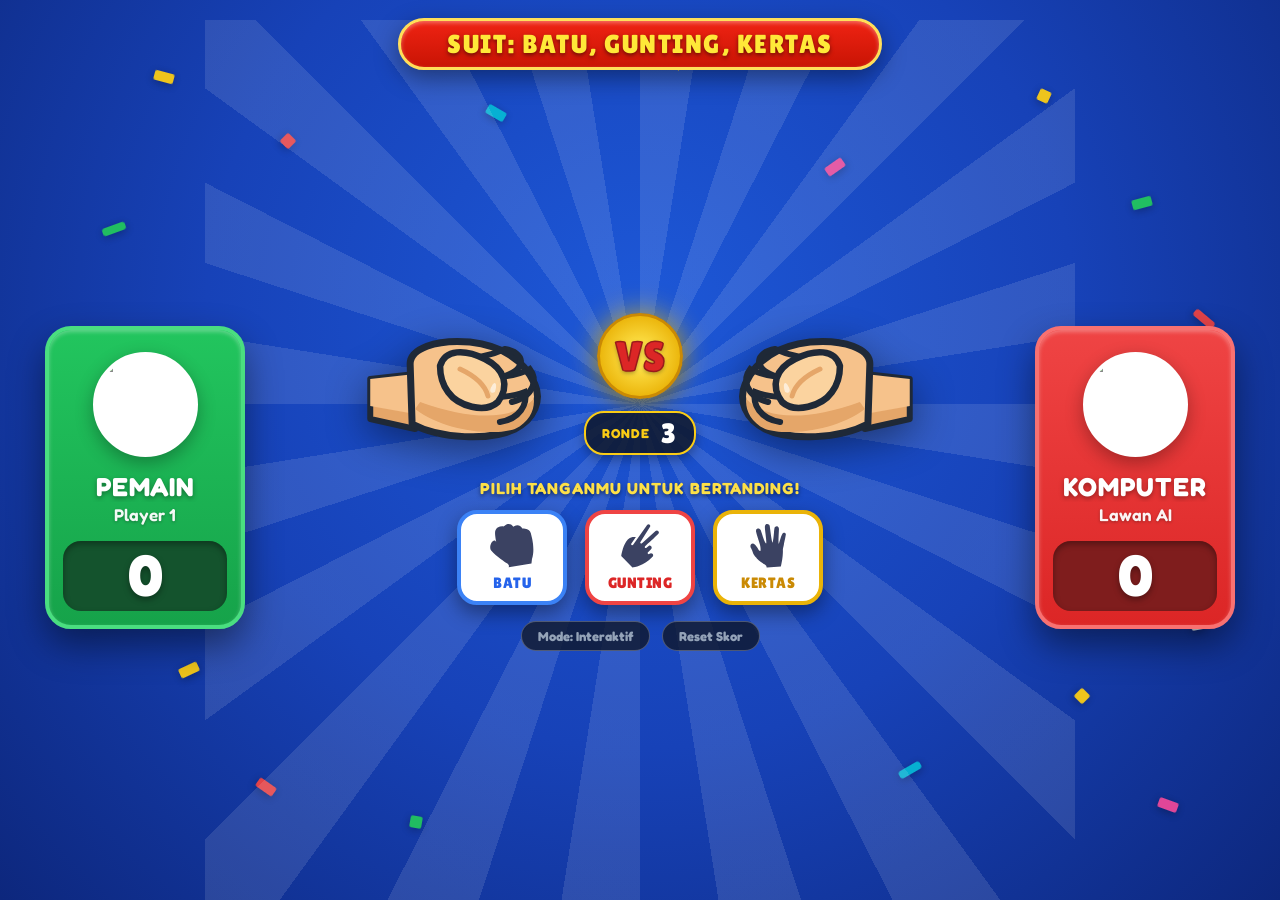
==== wwwroot/games/rock-paper-scissors/index.html @ 6143888f "feat: integrate Rock-Paper-Scissors static game as dynamic DOOH content (zero-deploy runner)" ====
<!DOCTYPE html>
<html lang="id">

<head>
  <meta charset="UTF-8" />
  <meta http-equiv="X-UA-Compatible" content="IE=edge" />
  <meta name="viewport" content="width=device-width, initial-scale=1.0, maximum-scale=1.0, user-scalable=no" />
  <title>Suit: Batu, Gunting, Kertas</title>
  <link rel="preconnect" href="https://fonts.googleapis.com" />
  <link rel="preconnect" href="https://fonts.gstatic.com" crossorigin />
  <link
    href="https://fonts.googleapis.com/css2?family=Fredoka:wght@600;700;800&family=Lilita+One&family=Poppins:wght@600;700;800;900&display=swap"
    rel="stylesheet" />
  <link rel="stylesheet" href="style.css" />
</head>

<body>
  <div class="screen-billboard-wrapper">

    <!-- LAYER CONFETTI WARNA-WARNI -->
    <div class="confetti-container" id="confetti-container">
      <span class="confetti c-yellow c-rect" style="top: 8%; left: 12%; transform: rotate(15deg);"></span>
      <span class="confetti c-red c-square" style="top: 15%; left: 22%; transform: rotate(45deg);"></span>
      <span class="confetti c-green c-ribbon" style="top: 25%; left: 8%; transform: rotate(-20deg);"></span>
      <span class="confetti c-cyan c-rect" style="top: 12%; left: 38%; transform: rotate(30deg);"></span>
      <span class="confetti c-yellow c-star" style="top: 6%; left: 52%; transform: rotate(10deg);"></span>
      <span class="confetti c-pink c-rect" style="top: 18%; right: 34%; transform: rotate(-35deg);"></span>
      <span class="confetti c-yellow c-square" style="top: 10%; right: 18%; transform: rotate(25deg);"></span>
      <span class="confetti c-green c-rect" style="top: 22%; right: 10%; transform: rotate(-15deg);"></span>
      <span class="confetti c-red c-ribbon" style="top: 35%; right: 5%; transform: rotate(40deg);"></span>
      <span class="confetti c-cyan c-square" style="top: 45%; left: 6%; transform: rotate(15deg);"></span>
      <span class="confetti c-yellow c-rect" style="bottom: 25%; left: 14%; transform: rotate(-25deg);"></span>
      <span class="confetti c-red c-rect" style="bottom: 12%; left: 20%; transform: rotate(35deg);"></span>
      <span class="confetti c-green c-square" style="bottom: 8%; left: 32%; transform: rotate(10deg);"></span>
      <span class="confetti c-cyan c-ribbon" style="bottom: 14%; right: 28%; transform: rotate(-30deg);"></span>
      <span class="confetti c-yellow c-square" style="bottom: 22%; right: 15%; transform: rotate(45deg);"></span>
      <span class="confetti c-pink c-rect" style="bottom: 10%; right: 8%; transform: rotate(20deg);"></span>
      <span class="confetti c-white c-square" style="bottom: 30%; right: 6%; transform: rotate(-10deg);"></span>
    </div>

    <!-- HEADER: TOP BANNER -->
    <header class="top-header">
      <div class="suit-banner-capsule">
        <span class="banner-title" id="banner-campaign-title">SUIT: BATU, GUNTING, KERTAS</span>
      </div>
    </header>

    <!-- AREA UTAMA BILLBOARD: 3 BAGIAN (P1 KIRI, ARENA TENGAH, P2 KANAN) -->
    <main class="billboard-main-stage">

      <!-- KARTU PLAYER 1 (HIJAU) -->
      <aside class="player-billboard-card card-p1" id="card-p1">
        <div class="avatar-circle-wrapper">
          <img src="https://api.dicebear.com/7.x/avataaars/svg?seed=Andy" alt="Avatar Player 1" id="p1-avatar-img" class="player-avatar-img" />
        </div>
        <div class="player-label-box">
          <h2 class="player-name-text" id="p1-name">PEMAIN</h2>
          <span class="player-role-text" id="p1-role-text">Player 1</span>
        </div>
        <div class="player-score-box">
          <span class="player-score-val" id="p1-score-val">0</span>
        </div>
      </aside>

      <!-- ARENA TENGAH: DUEL BATTLE -->
      <section class="center-content-arena">

        <div id="battle-container" class="battle-stage-panel">
          
          <!-- Sunburst comic action lines -->
          <div class="comic-sunburst-bg"></div>

          <!-- Duel hands and center VS -->
          <div class="duel-hands-arena">
            
            <!-- Pilihan Tangan Player 1 (Kiri) -->
            <div class="hand-display-column p1-column" id="p1-hand-column">
              <div class="hand-image-wrapper p1-hand-box" id="p1-hand-box">
                <img src="./images/hand-rock.svg" alt="Tangan P1" id="p1-hand-img" class="hand-svg-graphic shaking-left" />
              </div>
              <div class="hand-label-pill" id="p1-label-pill" style="display: none;">
                <span id="p1-choice-text">BATU</span>
              </div>
            </div>

            <!-- VS Badge & Timer di Tengah -->
            <div class="center-vs-column">
              <div class="vs-action-badge" id="vs-action-badge">
                <span class="vs-label">VS</span>
              </div>
              <div class="countdown-timer-pill" id="countdown-timer-box">
                <span class="timer-tag">RONDE</span>
                <span class="timer-digit" id="round-timer">3</span>
              </div>
            </div>

            <!-- Pilihan Tangan Player 2 (Kanan) -->
            <div class="hand-display-column p2-column" id="p2-hand-column">
              <div class="hand-image-wrapper p2-hand-box" id="p2-hand-box">
                <img src="./images/hand-rock.svg" alt="Tangan P2" id="p2-hand-img" class="hand-svg-graphic flipped-hand shaking-right" />
              </div>
              <div class="hand-label-pill" id="p2-label-pill" style="display: none;">
                <span id="p2-choice-text">GUNTING</span>
              </div>
            </div>

          </div>

          <!-- PENGUMUMAN HASIL / PEMENANG -->
          <div class="winner-display-panel" id="winner-display-panel" style="display: none;">
            <div class="crown-icon-box" id="crown-icon-box">
              <img src="./images/crown.svg" alt="Mahkota Juara" class="crown-graphic" />
            </div>
            <div class="winner-text-lines">
              <div class="winner-title-name" id="winner-name-text">PEMAIN</div>
              <div class="winner-title-status" id="winner-status-text">MENANG!</div>
            </div>
          </div>

          <!-- KONTROL INTERAKTIF (TOUCHSCREEN / MOUSE CLICK) -->
          <div class="interactive-action-container" id="interactive-action-container">
            <span class="action-prompt-text" id="action-prompt-text">PILIH TANGANMU UNTUK BERTANDING!</span>
            
            <div class="choice-buttons-row">
              <button type="button" class="btn-choice btn-rock" id="btn-choice-rock" onclick="playRound('rock')">
                <img src="./images/icon-rock.svg" alt="Batu" class="btn-choice-icon" />
                <span class="btn-choice-label">BATU</span>
              </button>

              <button type="button" class="btn-choice btn-scissors" id="btn-choice-scissors" onclick="playRound('scissors')">
                <img src="./images/icon-scissors.svg" alt="Gunting" class="btn-choice-icon" />
                <span class="btn-choice-label">GUNTING</span>
              </button>

              <button type="button" class="btn-choice btn-paper" id="btn-choice-paper" onclick="playRound('paper')">
                <img src="./images/icon-paper.svg" alt="Kertas" class="btn-choice-icon" />
                <span class="btn-choice-label">KERTAS</span>
              </button>
            </div>

            <div class="bottom-control-bar">
              <button type="button" class="mode-toggle-btn" id="btn-toggle-mode" onclick="toggleAutoMode()">
                Mode: Interaktif
              </button>
              <button type="button" class="mode-toggle-btn" onclick="resetGameScores()">
                Reset Skor
              </button>
            </div>
          </div>

        </div>

      </section>

      <!-- KARTU PLAYER 2 (MERAH / BOT) -->
      <aside class="player-billboard-card card-p2" id="card-p2">
        <div class="avatar-circle-wrapper">
          <img src="https://api.dicebear.com/7.x/bottts/svg?seed=BotMaster" alt="Avatar Player 2" id="p2-avatar-img" class="player-avatar-img" />
        </div>
        <div class="player-label-box">
          <h2 class="player-name-text" id="p2-name">KOMPUTER</h2>
          <span class="player-role-text" id="p2-role-text">Lawan AI</span>
        </div>
        <div class="player-score-box">
          <span class="player-score-val" id="p2-score-val">0</span>
        </div>
      </aside>

    </main>

  </div>

  <script src="script.js"></script>
</body>

</html>
---- wwwroot/games/rock-paper-scissors/style.css ----
* {
  margin: 0;
  padding: 0;
  border: 0;
  outline: 0;
  box-sizing: border-box;
}

body {
  background-color: #0d277d;
  background-image: radial-gradient(circle at 50% 35%, #1d58d8 0%, #1742b8 50%, #0d277d 100%);
  font-family: 'Fredoka', 'Poppins', sans-serif;
  color: #ffffff;
  width: 100vw;
  height: 100vh;
  overflow: hidden;
  user-select: none;
  -webkit-user-select: none;
}

/* ============================================================
   CONTAINER UTAMA BILLBOARD
   ============================================================ */
.screen-billboard-wrapper {
  position: relative;
  width: 100vw;
  height: 100vh;
  display: flex;
  flex-direction: column;
  overflow: hidden;
}

/* ============================================================
   LAYER CONFETTI PARTICLES
   ============================================================ */
.confetti-container {
  position: absolute;
  inset: 0;
  pointer-events: none;
  z-index: 2;
  overflow: hidden;
}

.confetti {
  position: absolute;
  opacity: 0.95;
  filter: drop-shadow(0 2px 4px rgba(0, 0, 0, 0.3));
  animation: floatConfetti 3.5s ease-in-out infinite alternate;
}

.c-rect {
  width: 20px;
  height: 10px;
  border-radius: 2px;
}

.c-square {
  width: 12px;
  height: 12px;
  border-radius: 2px;
}

.c-ribbon {
  width: 24px;
  height: 8px;
  border-radius: 3px;
}

.c-star {
  width: 18px;
  height: 18px;
  clip-path: polygon(50% 0%, 61% 35%, 98% 35%, 68% 57%, 79% 91%, 50% 70%, 21% 91%, 32% 57%, 2% 35%, 39% 35%);
}

.c-yellow { background-color: #facc15; }
.c-red    { background-color: #ef4444; }
.c-green  { background-color: #22c55e; }
.c-cyan   { background-color: #06b6d4; }
.c-pink   { background-color: #ec4899; }
.c-white  { background-color: #ffffff; }

@keyframes floatConfetti {
  0% { transform: translateY(0px) rotate(0deg); }
  50% { transform: translateY(-8px) rotate(8deg); }
  100% { transform: translateY(4px) rotate(-6deg); }
}

/* ============================================================
   HEADER: TOP BANNER CAPSULE
   ============================================================ */
.top-header {
  display: flex;
  justify-content: center;
  align-items: center;
  padding-top: 18px;
  z-index: 15;
  position: relative;
}

.suit-banner-capsule {
  background: linear-gradient(180deg, #ef2313 0%, #c91404 100%);
  border: 3.5px solid #ffde59;
  border-radius: 9999px;
  padding: 8px 46px;
  box-shadow: 0 8px 24px rgba(0, 0, 0, 0.4), inset 0 2px 4px rgba(255, 255, 255, 0.35);
  display: inline-flex;
  align-items: center;
  justify-content: center;
}

.banner-title {
  font-family: 'Lilita One', cursive;
  font-size: 26px;
  letter-spacing: 1.5px;
  color: #ffe838;
  text-shadow: 0 2px 4px rgba(0, 0, 0, 0.5);
  text-transform: uppercase;
}

/* ============================================================
   MAIN STAGE: P1 CARD (KIRI), ARENA (TENGAH), P2 CARD (KANAN)
   ============================================================ */
.billboard-main-stage {
  flex: 1;
  display: flex;
  justify-content: space-between;
  align-items: center;
  padding: 10px 45px 25px;
  position: relative;
  z-index: 10;
  width: 100%;
  height: calc(100vh - 75px);
}

/* ============================================================
   KARTU PEMAIN (P1 HIJAU & P2 MERAH)
   ============================================================ */
.player-billboard-card {
  width: 200px;
  border-radius: 26px;
  display: flex;
  flex-direction: column;
  align-items: center;
  padding: 22px 14px 14px;
  box-shadow: 0 16px 36px rgba(0, 0, 0, 0.45), inset 0 2px 4px rgba(255, 255, 255, 0.3);
  transition: transform 0.3s cubic-bezier(0.34, 1.56, 0.64, 1);
  flex-shrink: 0;
  z-index: 12;
}

.card-p1 {
  background: linear-gradient(180deg, #22c55e 0%, #16a34a 100%);
  border: 4px solid #4ade80;
}

.card-p2 {
  background: linear-gradient(180deg, #ef4444 0%, #dc2626 100%);
  border: 4px solid #f87171;
}

.avatar-circle-wrapper {
  width: 105px;
  height: 105px;
  border-radius: 50%;
  background: #ffffff;
  border: 4.5px solid #ffffff;
  box-shadow: 0 6px 18px rgba(0, 0, 0, 0.3);
  display: flex;
  align-items: center;
  justify-content: center;
  overflow: hidden;
}

.player-avatar-img {
  width: 100%;
  height: 100%;
  object-fit: cover;
}

.player-label-box {
  margin-top: 14px;
  text-align: center;
  width: 100%;
}

.player-name-text {
  font-family: 'Fredoka', 'Poppins', sans-serif;
  font-size: 26px;
  font-weight: 700;
  color: #ffffff;
  text-transform: uppercase;
  letter-spacing: 1px;
  text-shadow: 0 2px 5px rgba(0, 0, 0, 0.35);
  white-space: nowrap;
  overflow: hidden;
  text-overflow: ellipsis;
  margin-bottom: 2px;
}

.player-role-text {
  font-family: 'Fredoka', 'Poppins', sans-serif;
  font-size: 17px;
  font-weight: 600;
  color: rgba(255, 255, 255, 0.95);
  text-shadow: 0 1px 3px rgba(0, 0, 0, 0.3);
}

.player-score-box {
  width: 100%;
  margin-top: 16px;
  border-radius: 18px;
  padding: 6px 0;
  display: flex;
  align-items: center;
  justify-content: center;
  box-shadow: inset 0 3px 6px rgba(0, 0, 0, 0.35);
}

.card-p1 .player-score-box {
  background: #14532d;
}

.card-p2 .player-score-box {
  background: #7f1d1d;
}

.player-score-val {
  font-family: 'Lilita One', cursive;
  font-size: 58px;
  line-height: 1;
  color: #ffffff;
  text-shadow: 0 3px 6px rgba(0, 0, 0, 0.35);
}

/* ============================================================
   ARENA TENGAH: LOBBY QR / DUEL
   ============================================================ */
.center-content-arena {
  flex: 1;
  height: 100%;
  display: flex;
  flex-direction: column;
  align-items: center;
  justify-content: center;
  position: relative;
  margin: 0 20px;
}

/* ------------------------------------------------------------
   LOBBY VIEW (STANDBY & QR CODE)
   ------------------------------------------------------------ */
.lobby-stage-panel {
  display: flex;
  flex-direction: column;
  align-items: center;
  justify-content: center;
  width: 100%;
  height: 100%;
  z-index: 10;
}

.lobby-glass-card {
  background: rgba(15, 23, 42, 0.7);
  border: 2.5px solid rgba(255, 255, 255, 0.25);
  border-radius: 28px;
  padding: 28px 36px;
  display: flex;
  flex-direction: column;
  align-items: center;
  backdrop-filter: blur(12px);
  box-shadow: 0 20px 40px rgba(0, 0, 0, 0.4);
  max-width: 500px;
  width: 100%;
}

.lobby-heading {
  font-family: 'Lilita One', cursive;
  font-size: 27px;
  color: #fde047;
  letter-spacing: 1.5px;
  text-shadow: 0 3px 6px rgba(0, 0, 0, 0.5);
  margin-bottom: 18px;
  text-align: center;
}

.qr-canvas-box {
  background: #ffffff;
  padding: 12px;
  border-radius: 18px;
  box-shadow: 0 8px 24px rgba(0, 0, 0, 0.3);
  margin-bottom: 20px;
}

.lobby-player-slots {
  display: flex;
  gap: 14px;
  width: 100%;
  margin-bottom: 16px;
}

.slot-badge {
  flex: 1;
  padding: 10px 12px;
  border-radius: 14px;
  font-family: 'Fredoka', sans-serif;
  font-size: 15px;
  font-weight: 600;
  text-align: center;
  background: rgba(30, 41, 59, 0.85);
  border: 1.5px solid rgba(255, 255, 255, 0.15);
  color: #94a3b8;
  white-space: nowrap;
  overflow: hidden;
  text-overflow: ellipsis;
}

.lobby-meta-bar {
  display: flex;
  justify-content: space-between;
  width: 100%;
  gap: 10px;
}

.meta-pill {
  font-family: 'Fredoka', sans-serif;
  font-size: 13px;
  font-weight: 600;
  padding: 6px 14px;
  border-radius: 20px;
  background: rgba(15, 23, 42, 0.85);
  border: 1px solid rgba(255, 255, 255, 0.15);
}

.room-pill { color: #facc15; }
.status-pill { color: #4ade80; }

/* ------------------------------------------------------------
   BATTLE ARENA (SAAT PERMAINAN BERJALAN)
   ------------------------------------------------------------ */
.battle-stage-panel {
  width: 100%;
  height: 100%;
  display: flex;
  flex-direction: column;
  align-items: center;
  justify-content: center;
  position: relative;
}

/* Comic Sunburst Action Lines */
.comic-sunburst-bg {
  position: absolute;
  inset: -60px;
  background: repeating-conic-gradient(
    from 0deg at 50% 42%,
    rgba(255, 255, 255, 0.11) 0deg 9deg,
    transparent 9deg 18deg
  );
  pointer-events: none;
  z-index: 1;
}

.duel-hands-arena {
  display: flex;
  align-items: center;
  justify-content: center;
  gap: 24px;
  z-index: 5;
  width: 100%;
  position: relative;
}

/* Kolom Tangan Pemain */
.hand-display-column {
  display: flex;
  flex-direction: column;
  align-items: center;
  gap: 12px;
  min-width: 180px;
}

.hand-image-wrapper {
  width: 200px;
  height: 160px;
  display: flex;
  align-items: center;
  justify-content: center;
  position: relative;
  filter: drop-shadow(0 10px 20px rgba(0, 0, 0, 0.45));
}

.hand-svg-graphic {
  width: 100%;
  height: 100%;
  object-fit: contain;
  transition: transform 0.25s ease;
}

/* Animasi tangan sedang menunggu / suspense */
.shaking-left {
  animation: shakeHandLeft 0.5s infinite alternate ease-in-out;
}

.shaking-right {
  animation: shakeHandRight 0.5s infinite alternate ease-in-out;
}

@keyframes shakeHandLeft {
  0%   { transform: translateY(0px) rotate(0deg); }
  100% { transform: translateY(-14px) rotate(-8deg); }
}

@keyframes shakeHandRight {
  0%   { transform: scaleX(-1) translateY(0px) rotate(0deg); }
  100% { transform: scaleX(-1) translateY(-14px) rotate(-8deg); }
}

/* Tangan P2 dibalik menghadap ke kiri */
.flipped-hand {
  transform: scaleX(-1);
}

/* Animasi Clash / Hantam saat pilihan muncul */
.clash-in-left {
  animation: clashLeft 0.35s cubic-bezier(0.34, 1.56, 0.64, 1) forwards;
}

.clash-in-right {
  animation: clashRight 0.35s cubic-bezier(0.34, 1.56, 0.64, 1) forwards;
}

@keyframes clashLeft {
  0%   { transform: translateX(-40px) scale(0.7); opacity: 0; }
  80%  { transform: translateX(8px) scale(1.08); opacity: 1; }
  100% { transform: translateX(0) scale(1); opacity: 1; }
}

@keyframes clashRight {
  0%   { transform: scaleX(-1) translateX(-40px) scale(0.7); opacity: 0; }
  80%  { transform: scaleX(-1) translateX(8px) scale(1.08); opacity: 1; }
  100% { transform: scaleX(-1) translateX(0) scale(1); opacity: 1; }
}

/* Label Teks Pilihan di Bawah Tangan (BATU / GUNTING / KERTAS) */
.hand-label-pill {
  background: #ffffff;
  border: 2.5px solid #2563eb;
  color: #1d4ed8;
  font-family: 'Lilita One', cursive;
  font-size: 22px;
  letter-spacing: 1px;
  padding: 4px 24px;
  border-radius: 20px;
  box-shadow: 0 4px 12px rgba(0, 0, 0, 0.25);
  display: inline-flex;
  align-items: center;
  justify-content: center;
  min-width: 120px;
  text-transform: uppercase;
}

/* Bagian VS Badge & Timer di Tengah */
.center-vs-column {
  display: flex;
  flex-direction: column;
  align-items: center;
  gap: 12px;
  z-index: 6;
}

.vs-action-badge {
  width: 86px;
  height: 86px;
  border-radius: 50%;
  background: radial-gradient(circle, #fde047 20%, #eab308 75%, #ca8a04 100%);
  border: 3.5px solid #ca8a04;
  box-shadow: 0 0 28px rgba(250, 204, 21, 0.75), 0 8px 18px rgba(0, 0, 0, 0.4);
  display: flex;
  align-items: center;
  justify-content: center;
  animation: pulseGlow 1.6s infinite alternate ease-in-out;
}

@keyframes pulseGlow {
  0%   { transform: scale(1); box-shadow: 0 0 20px rgba(250, 204, 21, 0.6); }
  100% { transform: scale(1.08); box-shadow: 0 0 35px rgba(250, 204, 21, 0.95); }
}

.vs-label {
  font-family: 'Lilita One', cursive;
  font-size: 42px;
  color: #dc2626;
  -webkit-text-stroke: 1.5px #991b1b;
  text-shadow: 0 2px 4px rgba(0, 0, 0, 0.35);
  line-height: 1;
}

.countdown-timer-pill {
  display: flex;
  align-items: center;
  gap: 8px;
  background: rgba(15, 23, 42, 0.85);
  border: 2px solid #facc15;
  border-radius: 20px;
  padding: 4px 16px;
  box-shadow: 0 4px 12px rgba(0, 0, 0, 0.35);
}

.timer-tag {
  font-family: 'Fredoka', sans-serif;
  font-size: 13px;
  font-weight: 700;
  color: #facc15;
  letter-spacing: 1px;
}

.timer-digit {
  font-family: 'Lilita One', cursive;
  font-size: 28px;
  color: #ffffff;
  min-width: 20px;
  text-align: center;
}

/* ============================================================
   PENGUMUMAN PEMENANG (BAGIAN BAWAH TENGAH)
   ============================================================ */
.winner-display-panel {
  display: flex;
  flex-direction: column;
  align-items: center;
  z-index: 12;
  margin-top: 14px;
  animation: bounceWinner 0.6s cubic-bezier(0.34, 1.56, 0.64, 1) forwards;
}

@keyframes bounceWinner {
  0%   { transform: scale(0.5); opacity: 0; }
  80%  { transform: scale(1.1); opacity: 1; }
  100% { transform: scale(1); opacity: 1; }
}

.crown-icon-box {
  width: 72px;
  height: 52px;
  margin-bottom: 2px;
  filter: drop-shadow(0 4px 12px rgba(245, 158, 11, 0.7));
  animation: floatCrown 1.6s infinite alternate ease-in-out;
}

@keyframes floatCrown {
  0%   { transform: translateY(0); }
  100% { transform: translateY(-6px); }
}

.crown-graphic {
  width: 100%;
  height: 100%;
  object-fit: contain;
}

.winner-text-lines {
  display: flex;
  flex-direction: column;
  align-items: center;
  text-align: center;
}

.winner-title-name {
  font-family: 'Lilita One', cursive;
  font-size: 58px;
  color: #ffe600;
  text-transform: uppercase;
  letter-spacing: 2.5px;
  line-height: 1;
  text-shadow: 
    0 2px 0 #002b80, 
    0 4px 0 #002b80, 
    0 6px 0 #002b80, 
    0 8px 0 #002b80, 
    0 10px 14px rgba(0, 0, 0, 0.6);
}

.winner-title-status {
  font-family: 'Lilita One', cursive;
  font-size: 52px;
  color: #ffe600;
  text-transform: uppercase;
  letter-spacing: 2px;
  line-height: 1.05;
  text-shadow: 
    0 2px 0 #002b80, 
    0 4px 0 #002b80, 
    0 6px 0 #002b80, 
    0 8px 0 #002b80, 
    0 10px 14px rgba(0, 0, 0, 0.6);
}

/* ============================================================
   INTERACTIVE TOUCH CONTROLS (STANDALONE / CLIENT-SIDE)
   ============================================================ */
.interactive-action-container {
  display: flex;
  flex-direction: column;
  align-items: center;
  gap: 12px;
  z-index: 20;
  margin-top: 14px;
  width: 100%;
}

.action-prompt-text {
  font-family: 'Fredoka', sans-serif;
  font-size: 16px;
  font-weight: 700;
  color: #fde047;
  letter-spacing: 1px;
  text-shadow: 0 2px 4px rgba(0,0,0,0.5);
  animation: pulsePrompt 1.8s infinite alternate ease-in-out;
}

@keyframes pulsePrompt {
  0% { transform: scale(0.98); opacity: 0.85; }
  100% { transform: scale(1.02); opacity: 1; }
}

.choice-buttons-row {
  display: flex;
  justify-content: center;
  align-items: center;
  gap: 18px;
}

.btn-choice {
  display: flex;
  flex-direction: column;
  align-items: center;
  justify-content: center;
  gap: 6px;
  width: 110px;
  height: 95px;
  border-radius: 20px;
  background: linear-align(180deg, #ffffff 0%, #f1f5f9 100%);
  background: #ffffff;
  cursor: pointer;
  box-shadow: 0 8px 20px rgba(0, 0, 0, 0.4), inset 0 2px 4px rgba(255, 255, 255, 0.8);
  transition: transform 0.15s cubic-bezier(0.34, 1.56, 0.64, 1), box-shadow 0.15s ease;
  user-select: none;
  -webkit-tap-highlight-color: transparent;
}

.btn-choice:hover {
  transform: translateY(-4px) scale(1.04);
  box-shadow: 0 12px 24px rgba(0, 0, 0, 0.5);
}

.btn-choice:active {
  transform: translateY(2px) scale(0.96);
  box-shadow: 0 4px 10px rgba(0, 0, 0, 0.3);
}

.btn-choice.btn-rock {
  border: 4px solid #3b82f6;
}
.btn-choice.btn-scissors {
  border: 4px solid #ef4444;
}
.btn-choice.btn-paper {
  border: 4px solid #eab308;
}

.btn-choice-icon {
  width: 44px;
  height: 44px;
  object-fit: contain;
}

.btn-choice-label {
  font-family: 'Lilita One', cursive;
  font-size: 15px;
  letter-spacing: 0.5px;
}

.btn-rock .btn-choice-label { color: #2563eb; }
.btn-scissors .btn-choice-label { color: #dc2626; }
.btn-paper .btn-choice-label { color: #ca8a04; }

.bottom-control-bar {
  display: flex;
  align-items: center;
  gap: 12px;
  margin-top: 4px;
}

.mode-toggle-btn {
  font-family: 'Fredoka', sans-serif;
  font-size: 13px;
  font-weight: 700;
  padding: 6px 16px;
  border-radius: 9999px;
  background: rgba(15, 23, 42, 0.8);
  border: 1.5px solid rgba(255, 255, 255, 0.25);
  color: #94a3b8;
  cursor: pointer;
  transition: all 0.2s ease;
}

.mode-toggle-btn:hover {
  background: rgba(30, 41, 59, 0.95);
  color: #facc15;
  border-color: #facc15;
}

.mode-toggle-btn.active {
  background: #facc15;
  color: #0f172a;
  border-color: #facc15;
}
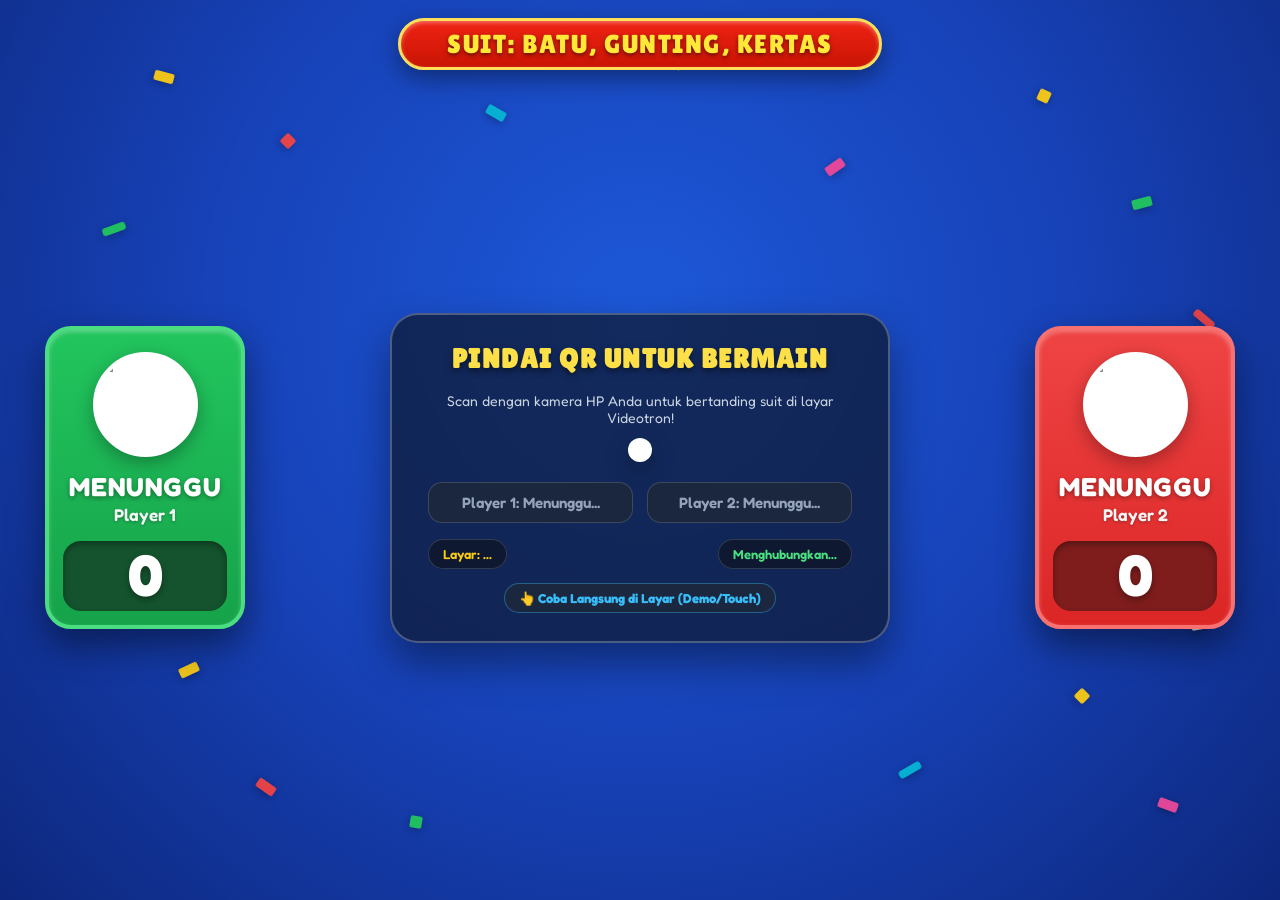
==== commit 42fd3c39: "feat(games): tambahkan fitur scan QR code dan smartphone controller untuk Rock-Paper-Scissors" ====
--- a/wwwroot/games/rock-paper-scissors/index.html
+++ b/wwwroot/games/rock-paper-scissors/index.html
@@ -5,13 +5,16 @@
   <meta charset="UTF-8" />
   <meta http-equiv="X-UA-Compatible" content="IE=edge" />
   <meta name="viewport" content="width=device-width, initial-scale=1.0, maximum-scale=1.0, user-scalable=no" />
-  <title>Suit: Batu, Gunting, Kertas</title>
+  <title>Suit: Batu, Gunting, Kertas | DOOH Interactive</title>
   <link rel="preconnect" href="https://fonts.googleapis.com" />
   <link rel="preconnect" href="https://fonts.gstatic.com" crossorigin />
   <link
     href="https://fonts.googleapis.com/css2?family=Fredoka:wght@600;700;800&family=Lilita+One&family=Poppins:wght@600;700;800;900&display=swap"
     rel="stylesheet" />
   <link rel="stylesheet" href="style.css" />
+  <!-- CDN QR Code & SignalR -->
+  <script src="https://cdnjs.cloudflare.com/ajax/libs/qrcodejs/1.0.0/qrcode.min.js"></script>
+  <script src="https://cdnjs.cloudflare.com/ajax/libs/microsoft-signalr/7.0.5/signalr.min.js"></script>
 </head>
 
 <body>
@@ -54,7 +57,7 @@
           <img src="https://api.dicebear.com/7.x/avataaars/svg?seed=Andy" alt="Avatar Player 1" id="p1-avatar-img" class="player-avatar-img" />
         </div>
         <div class="player-label-box">
-          <h2 class="player-name-text" id="p1-name">PEMAIN</h2>
+          <h2 class="player-name-text" id="p1-name">MENUNGGU</h2>
           <span class="player-role-text" id="p1-role-text">Player 1</span>
         </div>
         <div class="player-score-box">
@@ -62,10 +65,40 @@
         </div>
       </aside>
 
-      <!-- ARENA TENGAH: DUEL BATTLE -->
+      <!-- ARENA TENGAH: LOBBY QR / DUEL BATTLE -->
       <section class="center-content-arena">
 
-        <div id="battle-container" class="battle-stage-panel">
+        <!-- MODE 1: LOBBY STANDBY QR CODE -->
+        <div id="lobby-container" class="lobby-stage-panel">
+          <div class="lobby-glass-card">
+            <h1 class="lobby-heading">PINDAI QR UNTUK BERMAIN</h1>
+            <p style="font-family: 'Fredoka', sans-serif; font-size: 14px; color: #cbd5e1; margin-bottom: 12px; text-align: center;">
+              Scan dengan kamera HP Anda untuk bertanding suit di layar Videotron!
+            </p>
+            <div id="qrcode-wrapper" class="qr-canvas-box">
+              <div id="qrcode"></div>
+            </div>
+            
+            <div class="lobby-player-slots">
+              <div class="slot-badge slot-p1-badge" id="slot-p1">Player 1: Menunggu...</div>
+              <div class="slot-badge slot-p2-badge" id="slot-p2">Player 2: Menunggu...</div>
+            </div>
+
+            <div class="lobby-meta-bar">
+              <span class="meta-pill room-pill" id="screen-id-badge">Layar: ...</span>
+              <span class="meta-pill status-pill" id="server-status-badge">Menghubungkan...</span>
+            </div>
+
+            <div style="margin-top: 14px; display: flex; gap: 8px;">
+              <button type="button" class="mode-toggle-btn" id="btn-touch-mode-trigger" onclick="enableDemoTouchMode()" style="background: rgba(30, 41, 59, 0.85); color: #38bdf8; border: 1px solid rgba(56, 189, 248, 0.4); padding: 6px 14px; border-radius: 20px; font-size: 13px; font-weight: 700; cursor: pointer;">
+                👆 Coba Langsung di Layar (Demo/Touch)
+              </button>
+            </div>
+          </div>
+        </div>
+
+        <!-- MODE 2: BATTLE DUEL ARENA -->
+        <div id="battle-container" class="battle-stage-panel" style="display: none;">
           
           <!-- Sunburst comic action lines -->
           <div class="comic-sunburst-bg"></div>
@@ -89,8 +122,8 @@
                 <span class="vs-label">VS</span>
               </div>
               <div class="countdown-timer-pill" id="countdown-timer-box">
-                <span class="timer-tag">RONDE</span>
-                <span class="timer-digit" id="round-timer">3</span>
+                <span class="timer-tag">WAKTU</span>
+                <span class="timer-digit" id="round-timer">5</span>
               </div>
             </div>
 
@@ -117,33 +150,30 @@
             </div>
           </div>
 
-          <!-- KONTROL INTERAKTIF (TOUCHSCREEN / MOUSE CLICK) -->
-          <div class="interactive-action-container" id="interactive-action-container">
-            <span class="action-prompt-text" id="action-prompt-text">PILIH TANGANMU UNTUK BERTANDING!</span>
+          <!-- KONTROL TOUCHSCREEN (Hanya tampil saat mode demo / touch screen diaktifkan) -->
+          <div class="interactive-action-container" id="interactive-action-container" style="display: none;">
+            <span class="action-prompt-text" id="action-prompt-text">PILIH TANGANMU:</span>
             
             <div class="choice-buttons-row">
-              <button type="button" class="btn-choice btn-rock" id="btn-choice-rock" onclick="playRound('rock')">
+              <button type="button" class="btn-choice btn-rock" id="btn-choice-rock" onclick="playLocalRound('rock')">
                 <img src="./images/icon-rock.svg" alt="Batu" class="btn-choice-icon" />
                 <span class="btn-choice-label">BATU</span>
               </button>
 
-              <button type="button" class="btn-choice btn-scissors" id="btn-choice-scissors" onclick="playRound('scissors')">
+              <button type="button" class="btn-choice btn-scissors" id="btn-choice-scissors" onclick="playLocalRound('scissors')">
                 <img src="./images/icon-scissors.svg" alt="Gunting" class="btn-choice-icon" />
                 <span class="btn-choice-label">GUNTING</span>
               </button>
 
-              <button type="button" class="btn-choice btn-paper" id="btn-choice-paper" onclick="playRound('paper')">
+              <button type="button" class="btn-choice btn-paper" id="btn-choice-paper" onclick="playLocalRound('paper')">
                 <img src="./images/icon-paper.svg" alt="Kertas" class="btn-choice-icon" />
                 <span class="btn-choice-label">KERTAS</span>
               </button>
             </div>
 
-            <div class="bottom-control-bar">
-              <button type="button" class="mode-toggle-btn" id="btn-toggle-mode" onclick="toggleAutoMode()">
-                Mode: Interaktif
-              </button>
-              <button type="button" class="mode-toggle-btn" onclick="resetGameScores()">
-                Reset Skor
+            <div class="bottom-control-bar" style="margin-top: 8px;">
+              <button type="button" class="mode-toggle-btn" onclick="backToQrLobby()" style="background: rgba(15,23,42,0.7); color: #facc15; border: 1px solid rgba(250,204,21,0.4); padding: 4px 12px; border-radius: 12px; font-size: 12px; font-weight: 600; cursor: pointer;">
+                📱 Kembali ke Scan QR
               </button>
             </div>
           </div>
@@ -158,8 +188,8 @@
           <img src="https://api.dicebear.com/7.x/bottts/svg?seed=BotMaster" alt="Avatar Player 2" id="p2-avatar-img" class="player-avatar-img" />
         </div>
         <div class="player-label-box">
-          <h2 class="player-name-text" id="p2-name">KOMPUTER</h2>
-          <span class="player-role-text" id="p2-role-text">Lawan AI</span>
+          <h2 class="player-name-text" id="p2-name">MENUNGGU</h2>
+          <span class="player-role-text" id="p2-role-text">Player 2</span>
         </div>
         <div class="player-score-box">
           <span class="player-score-val" id="p2-score-val">0</span>
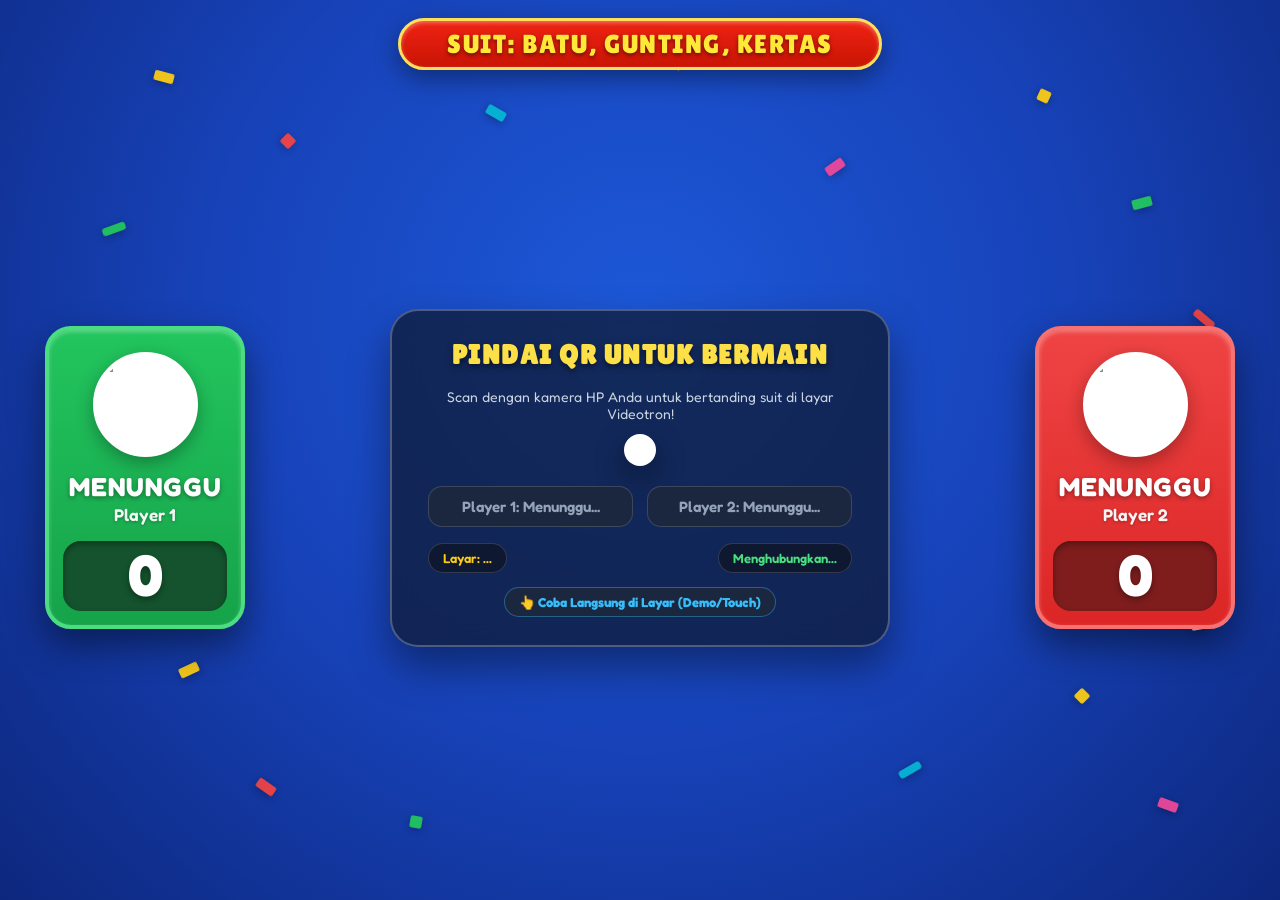
==== commit bbaaa92f: "fix(qr): optimize QR density, modernize QR library, and fix Cloudflare routing - Replace legacy qrco" ====
--- a/wwwroot/games/rock-paper-scissors/index.html
+++ b/wwwroot/games/rock-paper-scissors/index.html
@@ -12,8 +12,8 @@
     href="https://fonts.googleapis.com/css2?family=Fredoka:wght@600;700;800&family=Lilita+One&family=Poppins:wght@600;700;800;900&display=swap"
     rel="stylesheet" />
   <link rel="stylesheet" href="style.css" />
-  <!-- CDN QR Code & SignalR -->
-  <script src="https://cdnjs.cloudflare.com/ajax/libs/qrcodejs/1.0.0/qrcode.min.js"></script>
+  <!-- Modern QR Code Library & SignalR -->
+  <script src="/lib/qrcode/easy.qrcode.min.js"></script>
   <script src="https://cdnjs.cloudflare.com/ajax/libs/microsoft-signalr/7.0.5/signalr.min.js"></script>
 </head>
 
--- a/wwwroot/games/rock-paper-scissors/style.css
+++ b/wwwroot/games/rock-paper-scissors/style.css
@@ -285,10 +285,22 @@
 
 .qr-canvas-box {
   background: #ffffff;
-  padding: 12px;
-  border-radius: 18px;
-  box-shadow: 0 8px 24px rgba(0, 0, 0, 0.3);
+  padding: 16px;
+  border-radius: 16px;
+  box-shadow: 0 10px 30px rgba(0, 0, 0, 0.45);
   margin-bottom: 20px;
+  display: inline-flex;
+  justify-content: center;
+  align-items: center;
+}
+
+.qr-canvas-box canvas,
+.qr-canvas-box img,
+.qr-canvas-box svg {
+  display: block;
+  image-rendering: -webkit-optimize-contrast;
+  image-rendering: crisp-edges;
+  image-rendering: pixelated;
 }
 
 .lobby-player-slots {
